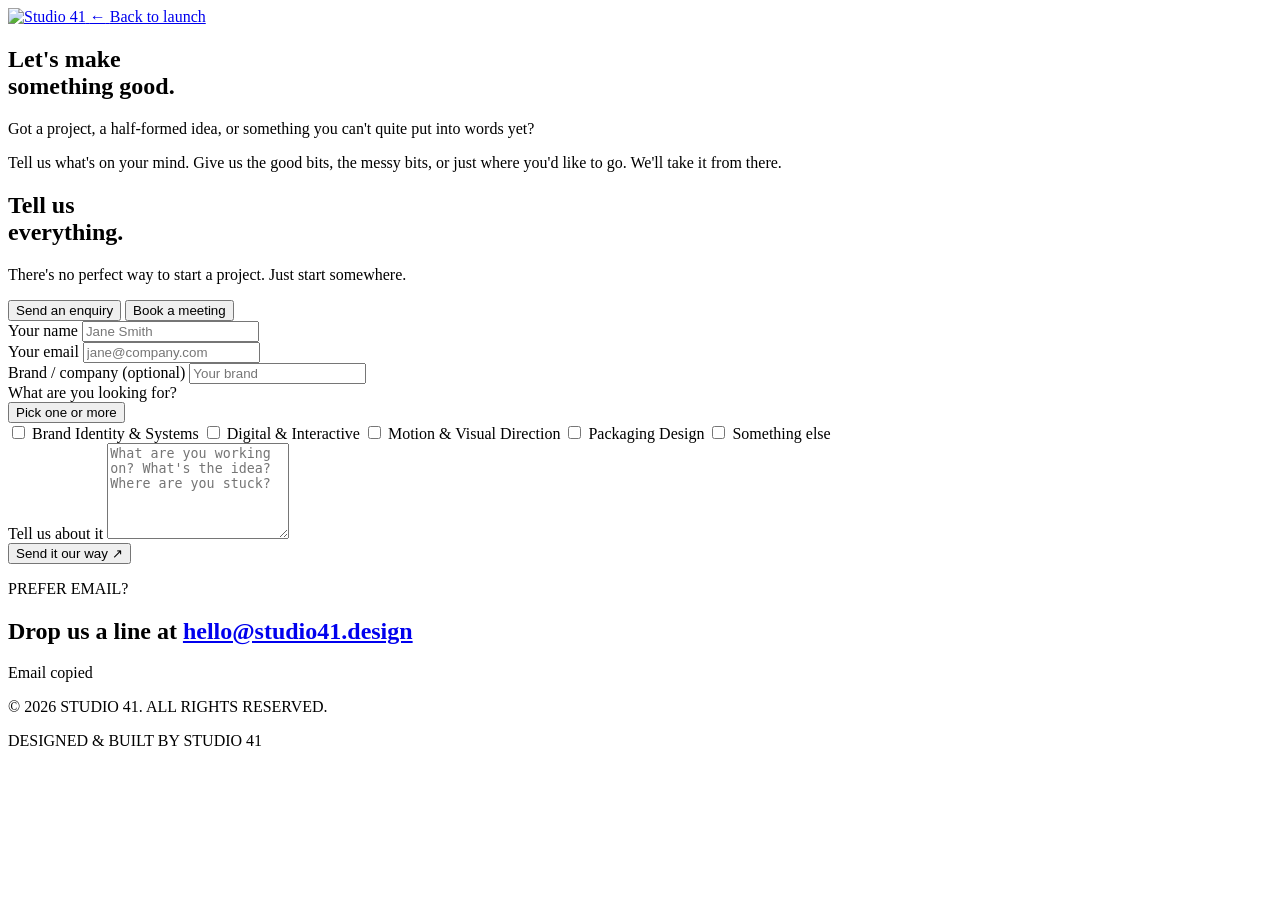
==== contact/index.html @ dfa7bfb5 "Rename launch-contact.html to index.html" ====
<!DOCTYPE html>
<html lang="en">

<head>
    <meta charset="UTF-8">
    <meta name="viewport" content="width=device-width, initial-scale=1.0">
    <meta name="theme-color" content="#F4F0E8">

    <title>Let's Talk — Studio 41</title>
    <meta name="description" content="Have a project, an idea, or something worth making? Get in touch with Studio 41.">

    <!-- Favicons -->
    <link rel="icon" type="image/png" sizes="16x16" href="assets/logos/Studio41-favicon-16.png">
    <link rel="icon" type="image/png" sizes="32x32" href="assets/logos/Studio41-favicon-32.png">
    <link rel="apple-touch-icon" sizes="180x180" href="assets/logos/Studio41-favicon-180.png">

    <link rel="stylesheet" href="css/launch-contact.css">
</head>

<div class="page-transition" aria-hidden="true"></div>

<body>

    <main class="launch-contact-page">

        <!-- HEADER -->
        <header class="launch-contact-header">

            <a href="launch.html" class="contact-logo" aria-label="Back to Studio 41 launch page">
                <img src="assets/logos/Studio41-logo-black.svg" alt="Studio 41">
            </a>

            <a href="launch.html" class="back-to-launch">
                <span aria-hidden="true">←</span>
                <span>Back to launch</span>
            </a>

        </header>


        <!-- HERO -->
        <section class="contact-hero">

            <div class="contact-hero-inner">

                <div class="contact-hero-heading">
                    <h1>
                        Let's make<br>
                        something <span>good.</span>
                    </h1>
                </div>

                <div class="contact-hero-copy">

                    <p class="contact-intro">
                        Got a project, a half-formed idea, or something
                        you can't quite put into words yet?
                    </p>

                    <p>
                        Tell us what's on your mind. Give us the good bits,
                        the messy bits, or just where you'd like to go.
                        We'll take it from there.
                    </p>

                </div>

            </div>

        </section>


        <!-- CONTACT FORM / BOOKING -->
        <section class="contact-form-section">

            <div class="contact-form-inner">

                <!-- LEFT -->
                <div class="form-heading">

                    <h2>
                        Tell us<br>
                        <span>everything.</span>
                    </h2>

                    <p>
                        There's no perfect way to start a project.
                        Just start somewhere.
                    </p>

                </div>


                <!-- RIGHT -->
                <div class="contact-interaction">

                    <!-- MODE TOGGLE -->
                    <div class="contact-mode-toggle" role="tablist" aria-label="How would you like to start?">

                        <button type="button" class="contact-mode-button is-active" id="enquiryTab" data-mode="enquiry"
                            role="tab" aria-selected="true" aria-controls="enquiryPanel">
                            Send an enquiry
                        </button>

                        <button type="button" class="contact-mode-button" id="meetingTab" data-mode="meeting" role="tab"
                            aria-selected="false" aria-controls="meetingPanel">
                            Book a meeting
                        </button>

                    </div>


                    <!-- ENQUIRY PANEL -->
                    <div class="contact-mode-panel is-active" id="enquiryPanel" role="tabpanel"
                        aria-labelledby="enquiryTab">

                        <form class="contact-form" id="contactForm">

                            <div class="form-row">

                                <div class="form-field">
                                    <label for="name">Your name</label>

                                    <input type="text" id="name" name="Name" placeholder="Jane Smith"
                                        autocomplete="name" required>
                                </div>

                                <div class="form-field">
                                    <label for="email">Your email</label>

                                    <input type="email" id="email" name="email" placeholder="jane@company.com"
                                        autocomplete="email" required>
                                </div>

                            </div>


                            <div class="form-field">
                                <label for="company">
                                    Brand / company
                                    <span class="optional">(optional)</span>
                                </label>

                                <input type="text" id="company" name="Company" placeholder="Your brand"
                                    autocomplete="organization">
                            </div>


                            <!-- PROJECT TYPE -->
                            <div class="form-field project-field">

                                <label id="projectSelectLabel">
                                    What are you looking for?
                                </label>

                                <div class="multi-select" id="projectSelect">

                                    <button type="button" class="multi-select-trigger" aria-expanded="false"
                                        aria-controls="projectOptions" aria-labelledby="projectSelectLabel">

                                        <span class="multi-select-value">
                                            Pick one or more
                                        </span>

                                        <span class="multi-select-arrow" aria-hidden="true"></span>

                                    </button>

                                    <div class="multi-select-options" id="projectOptions">

                                        <label class="multi-option">
                                            <input type="checkbox" name="project" value="Brand Identity & Systems">
                                            <span>Brand Identity &amp; Systems</span>
                                        </label>

                                        <label class="multi-option">
                                            <input type="checkbox" name="project" value="Digital & Interactive">
                                            <span>Digital &amp; Interactive</span>
                                        </label>

                                        <label class="multi-option">
                                            <input type="checkbox" name="project" value="Motion & Visual Direction">
                                            <span>Motion &amp; Visual Direction</span>
                                        </label>

                                        <label class="multi-option">
                                            <input type="checkbox" name="project" value="Packaging Design">
                                            <span>Packaging Design</span>
                                        </label>

                                        <label class="multi-option">
                                            <input type="checkbox" name="project" value="Something else">
                                            <span>Something else</span>
                                        </label>

                                    </div>

                                </div>

                            </div>


                            <div class="form-field">
                                <label for="message">Tell us about it</label>

                                <textarea id="message" name="Message" rows="6"
                                    placeholder="What are you working on? What's the idea? Where are you stuck?"
                                    required></textarea>
                            </div>


                            <div class="form-submit">
                                <button type="submit">
                                    <span>Send it our way</span>
                                    <span aria-hidden="true">↗</span>
                                </button>
                            </div>

                        </form>


                        <!-- SUCCESS MESSAGE -->
                        <div class="form-success" id="formSuccess" aria-live="polite" hidden>

                            <h2>
                                Well, that was<br>
                                a <span>good start.</span>
                            </h2>

                            <p>
                                Thanks for reaching out. We've got your message
                                and will be in touch soon.
                            </p>

                        </div>

                    </div>


                    <!-- MEETING PANEL -->
                    <div class="contact-mode-panel contact-booking-panel" id="meetingPanel" role="tabpanel"
                        aria-labelledby="meetingTab" hidden>

                        <div class="contact-booking" id="my-cal-inline-30min">
                        </div>

                    </div>

                </div>

            </div>

        </section>


        <!-- EMAIL STRIP -->
        <section class="contact-email">

            <div class="contact-email-inner">

                <div class="contact-email-content">

                    <p class="email-label">PREFER EMAIL?</p>

                    <h2>
                        Drop us a line at
                        <a href="mailto:hello@studio41.design" class="copy-email" data-email="hello@studio41.design">
                            hello@studio41.design
                        </a>
                    </h2>

                    <span class="copy-feedback" aria-live="polite">
                        Email copied
                    </span>

                </div>

            </div>

        </section>


        <!-- FOOTER -->
        <footer class="launch-contact-footer">

            <div class="footer-line"></div>

            <div class="footer-content">
                <p>© 2026 STUDIO 41. ALL RIGHTS RESERVED.</p>
                <p>DESIGNED &amp; BUILT BY STUDIO 41</p>
            </div>

        </footer>

    </main>


    <!-- Reuse existing interactions -->
    <script src="js/contact.js"></script>


    <script>
        // Fade in the current page after it loads
        window.addEventListener('pageshow', () => {
            document.body.classList.remove('page-leaving');
            document.body.classList.add('page-entering');
        });

        document.querySelectorAll('a[href]').forEach(link => {
            link.addEventListener('click', event => {
                const url = new URL(link.href, window.location.href);

                const isLaunchPage =
                    window.location.pathname.endsWith('/launch.html') ||
                    window.location.pathname.endsWith('/launch-contact.html');

                const isDestination =
                    url.pathname.endsWith('/launch.html') ||
                    url.pathname.endsWith('/launch-contact.html');

                if (
                    !isLaunchPage ||
                    !isDestination ||
                    url.origin !== window.location.origin ||
                    url.pathname === window.location.pathname ||
                    link.target === '_blank' ||
                    event.ctrlKey ||
                    event.metaKey ||
                    event.shiftKey ||
                    event.altKey
                ) {
                    return;
                }

                event.preventDefault();
                document.body.classList.remove('page-entering');
                document.body.classList.add('page-leaving');

                setTimeout(() => {
                    window.location.href = url.href;
                }, 50);
            });
        });
    </script>


</body>

</html>
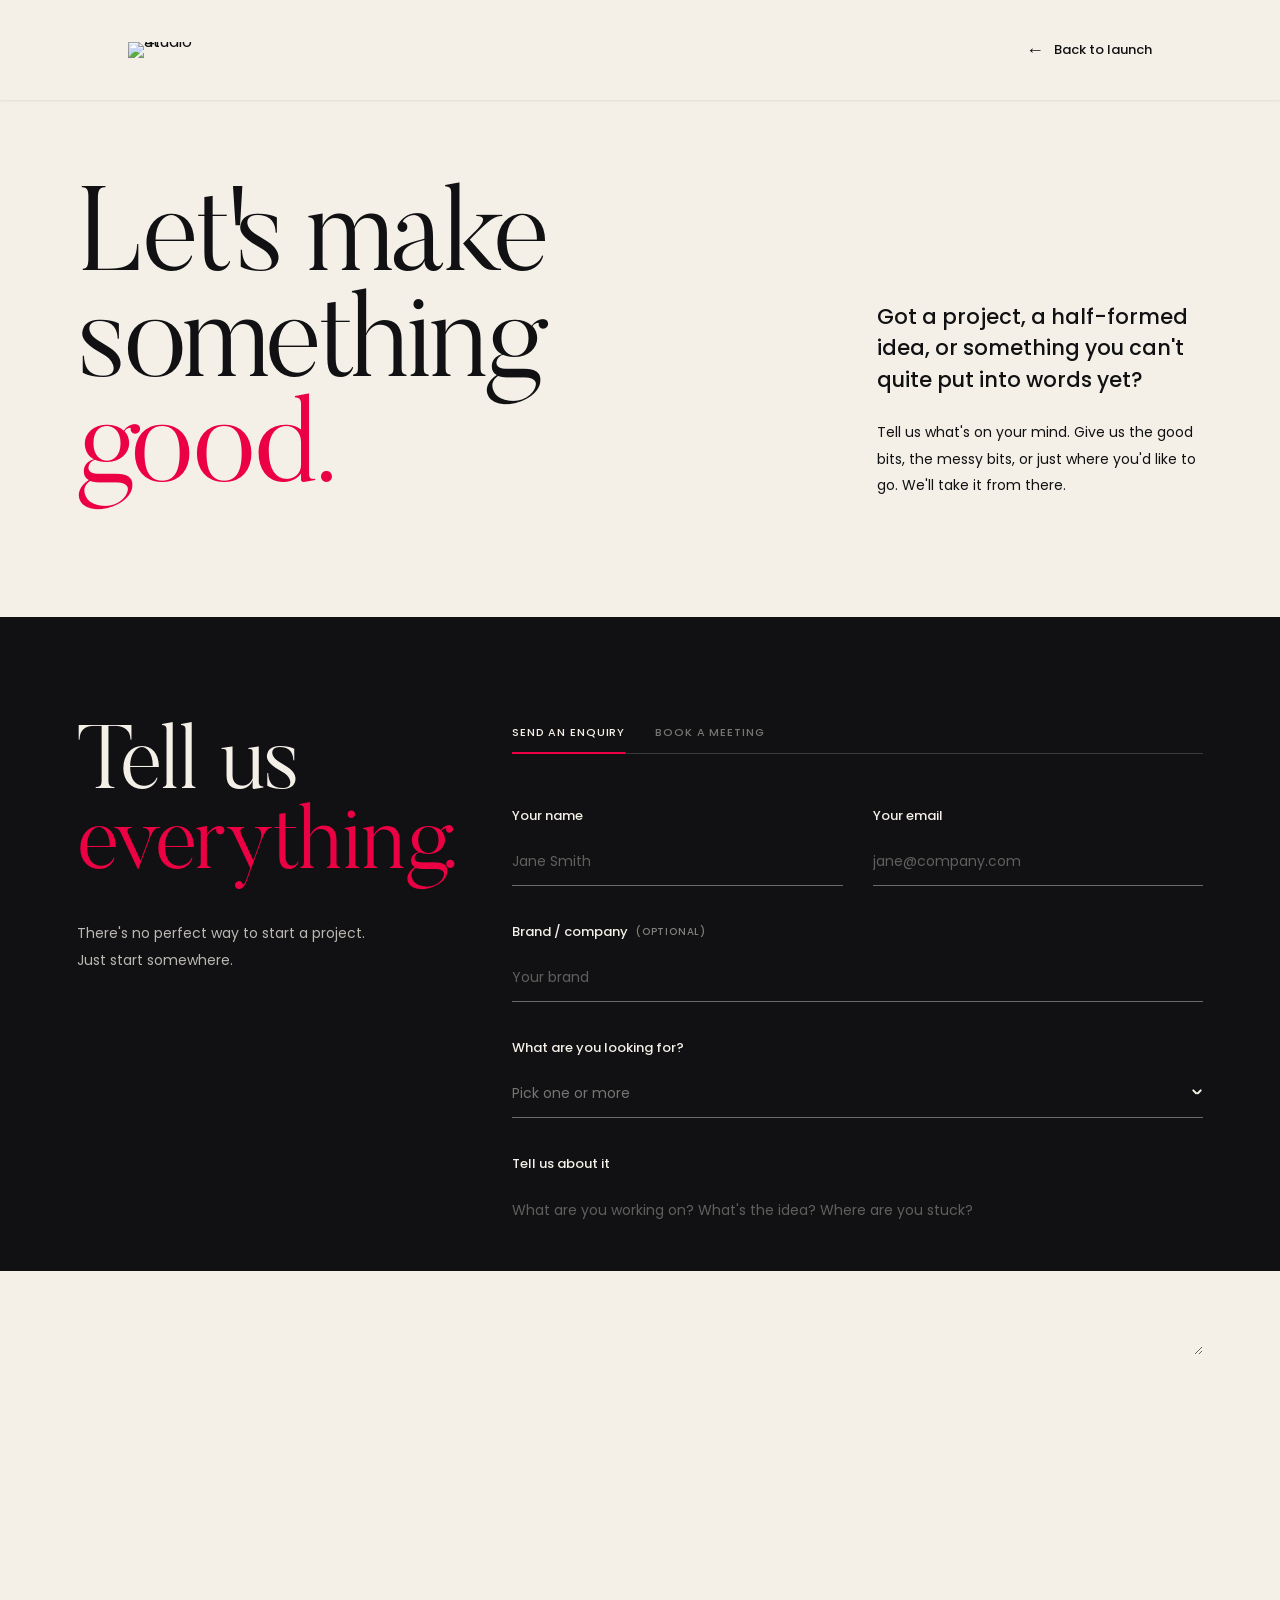
==== commit 81fdb6a0: "Update paths for favicon and stylesheet links" ====
--- a/contact/index.html
+++ b/contact/index.html
@@ -10,11 +10,11 @@
     <meta name="description" content="Have a project, an idea, or something worth making? Get in touch with Studio 41.">
 
     <!-- Favicons -->
-    <link rel="icon" type="image/png" sizes="16x16" href="assets/logos/Studio41-favicon-16.png">
-    <link rel="icon" type="image/png" sizes="32x32" href="assets/logos/Studio41-favicon-32.png">
-    <link rel="apple-touch-icon" sizes="180x180" href="assets/logos/Studio41-favicon-180.png">
-
-    <link rel="stylesheet" href="css/launch-contact.css">
+    <link rel="icon" type="image/png" sizes="16x16" href="/assets/logos/Studio41-favicon-16.png">
+    <link rel="icon" type="image/png" sizes="32x32" href="/assets/logos/Studio41-favicon-32.png">
+    <link rel="apple-touch-icon" sizes="180x180" href="/assets/logos/Studio41-favicon-180.png">
+
+    <link rel="stylesheet" href="/css/launch-contact.css">
 </head>
 
 <div class="page-transition" aria-hidden="true"></div>
@@ -26,11 +26,11 @@
         <!-- HEADER -->
         <header class="launch-contact-header">
 
-            <a href="launch.html" class="contact-logo" aria-label="Back to Studio 41 launch page">
+            <a href="/" class="contact-logo" aria-label="Back to Studio 41 launch page">
                 <img src="assets/logos/Studio41-logo-black.svg" alt="Studio 41">
             </a>
 
-            <a href="launch.html" class="back-to-launch">
+            <a href="/" class="back-to-launch">
                 <span aria-hidden="true">←</span>
                 <span>Back to launch</span>
             </a>
@@ -295,53 +295,57 @@
     </main>
 
 
-    <!-- Reuse existing interactions -->
-    <script src="js/contact.js"></script>
+    <script src="/js/contact.js"></script>
 
 
     <script>
-        // Fade in the current page after it loads
-        window.addEventListener('pageshow', () => {
-            document.body.classList.remove('page-leaving');
-            document.body.classList.add('page-entering');
+    // Fade in the current page after it loads
+    window.addEventListener('pageshow', () => {
+        document.body.classList.remove('page-leaving');
+        document.body.classList.add('page-entering');
+    });
+
+    document.querySelectorAll('a[href]').forEach(link => {
+        link.addEventListener('click', event => {
+            const url = new URL(link.href, window.location.href);
+
+            const isLaunchPage =
+                window.location.pathname === '/' ||
+                window.location.pathname.endsWith('/index.html');
+
+            const isContactPage =
+                window.location.pathname === '/contact/' ||
+                window.location.pathname === '/contact';
+
+            const isDestination =
+                url.pathname === '/' ||
+                url.pathname === '/contact/' ||
+                url.pathname === '/contact';
+
+            if (
+                !(isLaunchPage || isContactPage) ||
+                !isDestination ||
+                url.origin !== window.location.origin ||
+                url.pathname === window.location.pathname ||
+                link.target === '_blank' ||
+                event.ctrlKey ||
+                event.metaKey ||
+                event.shiftKey ||
+                event.altKey
+            ) {
+                return;
+            }
+
+            event.preventDefault();
+            document.body.classList.remove('page-entering');
+            document.body.classList.add('page-leaving');
+
+            setTimeout(() => {
+                window.location.href = url.href;
+            }, 450);
         });
-
-        document.querySelectorAll('a[href]').forEach(link => {
-            link.addEventListener('click', event => {
-                const url = new URL(link.href, window.location.href);
-
-                const isLaunchPage =
-                    window.location.pathname.endsWith('/launch.html') ||
-                    window.location.pathname.endsWith('/launch-contact.html');
-
-                const isDestination =
-                    url.pathname.endsWith('/launch.html') ||
-                    url.pathname.endsWith('/launch-contact.html');
-
-                if (
-                    !isLaunchPage ||
-                    !isDestination ||
-                    url.origin !== window.location.origin ||
-                    url.pathname === window.location.pathname ||
-                    link.target === '_blank' ||
-                    event.ctrlKey ||
-                    event.metaKey ||
-                    event.shiftKey ||
-                    event.altKey
-                ) {
-                    return;
-                }
-
-                event.preventDefault();
-                document.body.classList.remove('page-entering');
-                document.body.classList.add('page-leaving');
-
-                setTimeout(() => {
-                    window.location.href = url.href;
-                }, 50);
-            });
-        });
-    </script>
+    });
+</script>
 
 
 </body>
--- a/css/launch-contact.css
+++ b/css/launch-contact.css
@@ -0,0 +1,1189 @@
+
+/* =========================================
+   STUDIO 41 — LAUNCH CONTACT PAGE
+========================================= */
+
+/* ---------- Fonts ---------- */
+
+@import url("https://fonts.googleapis.com/css2?family=Poppins:wght@300;400;500;600;700&display=swap");
+
+@font-face {
+    font-family: "Butler";
+    src: url("/fonts/Butler-Free-Lgt.woff2") format("woff2");
+    font-weight: 300;
+    font-style: normal;
+    font-display: swap;
+}
+
+@font-face {
+    font-family: "Butler";
+    src: url("/fonts/Butler-Free-Rmn.woff2") format("woff2");
+    font-weight: 400;
+    font-style: normal;
+    font-display: swap;
+}
+
+@font-face {
+    font-family: "Butler";
+    src: url("/fonts/Butler-Free-Med.woff2") format("woff2");
+    font-weight: 500;
+    font-style: normal;
+    font-display: swap;
+}
+
+@font-face {
+    font-family: "Butler";
+    src: url("/fonts/Butler-Free-SBd.woff2") format("woff2");
+    font-weight: 600;
+    font-style: normal;
+    font-display: swap;
+}
+
+@font-face {
+    font-family: "Butler";
+    src: url("/fonts/Butler-Free-Bd.woff2") format("woff2");
+    font-weight: 700;
+    font-style: normal;
+    font-display: swap;
+}
+
+@font-face {
+    font-family: "Butler";
+    src: url("/fonts/Butler-Free-XBd.woff2") format("woff2");
+    font-weight: 800;
+    font-style: normal;
+    font-display: swap;
+}
+
+@font-face {
+    font-family: "Butler";
+    src: url("/fonts/Butler-Free-Blk.woff2") format("woff2");
+    font-weight: 900;
+    font-style: normal;
+    font-display: swap;
+}
+
+
+
+/* ---------- Variables ---------- */
+
+:root {
+    --cream: #F4F0E8;
+    --red: #EB0043;
+    --black: #111113;
+    --white: #FFFFFF;
+
+    --page-padding: 6vw;
+    --header-height: 100px;
+}
+
+
+/* ---------- Reset ---------- */
+
+* {
+    margin: 0;
+    padding: 0;
+    box-sizing: border-box;
+}
+
+html {
+    scroll-behavior: smooth;
+}
+
+body {
+    position: relative;
+    overflow-x: hidden;
+
+    background-color: var(--cream);
+    color: var(--black);
+
+    font-family: "Poppins", sans-serif;
+}
+
+a {
+    color: inherit;
+    text-decoration: none;
+}
+
+button,
+input,
+textarea,
+select {
+    font: inherit;
+}
+
+button {
+    -webkit-tap-highlight-color: transparent;
+}
+
+button:focus-visible,
+a:focus-visible,
+input:focus-visible,
+textarea:focus-visible {
+    outline: 2px solid var(--red);
+    outline-offset: 5px;
+}
+
+
+/* =========================================
+   HEADER
+========================================= */
+
+.launch-contact-header {
+    position: relative;
+    z-index: 5;
+
+    width: 100%;
+    min-height: var(--header-height);
+    padding: 20px 10vw;
+
+    display: flex;
+    align-items: center;
+    justify-content: space-between;
+    gap: 24px;
+
+    box-shadow: rgba(0, 0, 0, 0.08) 0px 1px 2px 0px;
+}
+
+.contact-logo {
+    display: block;
+    width: 80px;
+    flex-shrink: 0;
+    line-height: 0;
+}
+
+.contact-logo img {
+    display: block;
+    width: 100%;
+    height: auto;
+}
+
+.back-to-launch {
+    display: inline-flex;
+    align-items: center;
+    gap: 10px;
+
+    font-size: 13px;
+    font-weight: 500;
+
+    transition: color 0.25s ease;
+}
+
+.back-to-launch span:first-child {
+    font-size: 18px;
+    line-height: 1;
+
+    transition: transform 0.25s ease;
+}
+
+.back-to-launch:hover {
+    color: var(--red);
+}
+
+.back-to-launch:hover span:first-child {
+    transform: translateX(-4px);
+}
+
+
+/* =========================================
+   HERO
+========================================= */
+
+.contact-hero {
+    padding:
+        90px
+        var(--page-padding)
+        110px;
+}
+
+.contact-hero-inner {
+    width: min(1400px, 100%);
+    margin: 0 auto;
+
+    display: grid;
+    grid-template-columns:
+        minmax(0, 1.5fr)
+        minmax(300px, 0.7fr);
+
+    gap: 8vw;
+    align-items: end;
+}
+
+.contact-hero-heading h1 {
+    font-family: "Butler", serif;
+    font-size: clamp(75px, 9.5vw, 120px);
+    font-weight: 400;
+    line-height: 0.88;
+    letter-spacing: -0.025em;
+}
+
+.contact-hero-heading h1 span {
+    color: var(--red);
+}
+
+.contact-hero-copy {
+    max-width: 430px;
+    padding-bottom: 8px;
+}
+
+.contact-intro {
+    margin-bottom: 24px;
+
+    font-size: 21px;
+    line-height: 1.5;
+    font-weight: 500;
+}
+
+.contact-hero-copy > p:last-child {
+    max-width: 400px;
+
+    font-size: 14px;
+    line-height: 1.9;
+}
+
+
+/* =========================================
+   FORM SECTION
+========================================= */
+
+.contact-form-section {
+    padding:
+        110px
+        var(--page-padding)
+        130px;
+
+    background: var(--black);
+    color: var(--cream);
+}
+
+.contact-form-inner {
+    width: min(1400px, 100%);
+    margin: 0 auto;
+
+    display: grid;
+    grid-template-columns:
+        minmax(280px, 0.65fr)
+        minmax(0, 1.35fr);
+
+    gap: 8vw;
+    align-items: start;
+}
+
+.form-heading {
+    position: sticky;
+    top: 70px;
+    align-self: start;
+}
+
+.form-heading h2 {
+    margin-bottom: 32px;
+
+    font-family: "Butler", serif;
+    font-size: clamp(60px, 7vw, 90px);
+    font-weight: 400;
+    line-height: 0.9;
+    letter-spacing: 0em;
+}
+
+.form-heading h2 span {
+    color: var(--red);
+}
+
+.form-heading p {
+    max-width: 290px;
+
+    font-size: 14px;
+    line-height: 1.9;
+    opacity: 0.75;
+}
+
+
+/* =========================================
+   ENQUIRY / MEETING TOGGLE
+========================================= */
+
+.contact-interaction {
+    width: 100%;
+    min-width: 0;
+}
+
+.contact-mode-toggle {
+    display: flex;
+    align-items: center;
+    gap: 30px;
+
+    margin-bottom: 52px;
+
+    border-bottom: 1px solid rgba(244, 240, 232, 0.18);
+}
+
+.contact-mode-button {
+    position: relative;
+
+    padding: 0 0 15px;
+    border: 0;
+
+    background: transparent;
+    color: var(--cream);
+    opacity: 0.45;
+
+    font-family: "Poppins", sans-serif;
+    font-size: 11px;
+    font-weight: 500;
+    line-height: 1;
+    letter-spacing: 0.08em;
+    text-transform: uppercase;
+
+    cursor: pointer;
+
+    transition:
+        color 0.3s ease,
+        opacity 0.3s ease;
+}
+
+.contact-mode-button::after {
+    content: "";
+    position: absolute;
+    left: 0;
+    bottom: -1px;
+
+    width: 100%;
+    height: 2px;
+
+    background: var(--red);
+
+    transform: scaleX(0);
+    transform-origin: left center;
+
+    transition: transform 0.35s ease;
+}
+
+.contact-mode-button:hover,
+.contact-mode-button.is-active {
+    opacity: 1;
+}
+
+.contact-mode-button.is-active::after {
+    transform: scaleX(1);
+}
+
+.contact-mode-panel {
+    width: 100%;
+}
+
+.contact-mode-panel[hidden] {
+    display: none;
+}
+
+
+/* =========================================
+   FORM FIELDS
+========================================= */
+
+.contact-form {
+    width: 100%;
+}
+
+.form-row {
+    display: grid;
+    grid-template-columns: repeat(2, minmax(0, 1fr));
+    gap: 30px;
+}
+
+.form-field {
+    min-width: 0;
+    margin-bottom: 36px;
+}
+
+.form-field > label {
+    display: flex;
+    align-items: center;
+    flex-wrap: wrap;
+    gap: 8px;
+
+    margin-bottom: 12px;
+
+    font-size: 13px;
+    font-weight: 500;
+}
+
+.form-field label .optional {
+    font-size: 10px;
+    opacity: 0.5;
+    text-transform: uppercase;
+    letter-spacing: 0.08em;
+}
+
+.form-field input,
+.form-field textarea,
+.form-field select {
+    display: block;
+    width: 100%;
+
+    padding: 13px 0;
+
+    border: 0;
+    border-bottom: 1px solid rgba(244, 240, 232, 0.4);
+    border-radius: 0;
+
+    background: transparent;
+    color: var(--cream);
+
+    outline: none;
+
+    font-size: 14px;
+
+    transition: border-color 0.3s ease;
+}
+
+.form-field input::placeholder,
+.form-field textarea::placeholder {
+    color: var(--cream);
+    opacity: 0.35;
+}
+
+.form-field input:focus,
+.form-field textarea:focus,
+.form-field select:focus {
+    border-color: var(--red);
+}
+
+.form-field textarea {
+    min-height: 145px;
+    resize: vertical;
+    line-height: 1.7;
+}
+
+.form-field select {
+    appearance: none;
+    -webkit-appearance: none;
+    cursor: pointer;
+}
+
+.form-field select option {
+    background: var(--black);
+    color: var(--cream);
+}
+
+
+/* =========================================
+   PROJECT MULTI-SELECT
+========================================= */
+
+.project-field {
+    position: relative;
+}
+
+.multi-select {
+    position: relative;
+}
+
+.multi-select-trigger {
+    width: 100%;
+
+    display: flex;
+    align-items: center;
+    justify-content: space-between;
+    gap: 16px;
+
+    padding: 13px 0;
+
+    border: 0;
+    border-bottom: 1px solid rgba(244, 240, 232, 0.4);
+
+    background: transparent;
+    color: var(--cream);
+
+    font-size: 14px;
+    text-align: left;
+
+    cursor: pointer;
+
+    transition: border-color 0.3s ease;
+}
+
+.multi-select-trigger:hover,
+.multi-select.is-open .multi-select-trigger {
+    border-color: var(--red);
+}
+
+.multi-select-value {
+    min-width: 0;
+    overflow-wrap: anywhere;
+    opacity: 0.45;
+}
+
+.multi-select.has-selection .multi-select-value {
+    opacity: 1;
+}
+
+.multi-select-arrow {
+    position: relative;
+    flex: 0 0 12px;
+
+    width: 12px;
+    height: 12px;
+
+    color: var(--cream);
+
+    transition:
+        color 0.3s ease,
+        transform 0.3s ease;
+}
+
+.multi-select-arrow::before,
+.multi-select-arrow::after {
+    content: "";
+    position: absolute;
+    top: 50%;
+
+    width: 6px;
+    height: 1.5px;
+
+    background: currentColor;
+    border-radius: 999px;
+}
+
+.multi-select-arrow::before {
+    left: 0;
+    transform: rotate(45deg);
+    transform-origin: right center;
+}
+
+.multi-select-arrow::after {
+    right: 0;
+    transform: rotate(-45deg);
+    transform-origin: left center;
+}
+
+.multi-select-trigger:hover .multi-select-arrow,
+.multi-select.is-open .multi-select-arrow {
+    color: var(--red);
+}
+
+.multi-select.is-open .multi-select-arrow {
+    transform: rotate(180deg);
+}
+
+
+/* Dropdown options */
+
+.multi-select-options {
+    position: absolute;
+    top: calc(100% + 8px);
+    left: 0;
+    z-index: 20;
+
+    width: 100%;
+    padding: 8px 0;
+
+    background: var(--black);
+    border: 1px solid rgba(244, 240, 232, 0.25);
+    border-radius: 10px;
+
+    opacity: 0;
+    visibility: hidden;
+    transform: translateY(-6px);
+
+    transition:
+        opacity 0.2s ease,
+        visibility 0.2s ease,
+        transform 0.2s ease;
+}
+
+.multi-select.is-open .multi-select-options {
+    opacity: 1;
+    visibility: visible;
+    transform: translateY(0);
+}
+
+.multi-option {
+    display: grid;
+    grid-template-columns: 18px minmax(0, 1fr);
+    align-items: center;
+    gap: 14px;
+
+    min-height: 52px;
+    padding: 14px 18px;
+
+    margin: 0;
+
+    color: var(--white);
+    font-size: 14px;
+    font-weight: 400;
+    line-height: 1.5;
+
+    cursor: pointer;
+
+    transition:
+        background 0.2s ease,
+        color 0.2s ease;
+}
+
+.multi-option:hover {
+    background: var(--cream);
+    color: var(--red);
+}
+
+.multi-option input {
+    appearance: none;
+    -webkit-appearance: none;
+
+    position: relative;
+
+    display: grid;
+    place-items: center;
+
+    width: 18px;
+    height: 18px;
+    margin: 0;
+    padding: 0;
+
+    border: 1.5px solid rgba(244, 240, 232, 0.8);
+    border-radius: 4px;
+
+    background: transparent;
+    cursor: pointer;
+
+    transition:
+        background 0.2s ease,
+        border-color 0.2s ease;
+}
+
+.multi-option:hover input {
+    border-color: var(--red);
+}
+
+.multi-option input:checked {
+    background: var(--red);
+    border-color: var(--red);
+}
+
+.multi-option input:checked::after {
+    content: "✓";
+
+    color: var(--white);
+    font-size: 11px;
+    font-weight: 700;
+    line-height: 1;
+}
+
+
+/* =========================================
+   SUBMIT BUTTON
+========================================= */
+
+.form-submit {
+    margin-top: 10px;
+}
+
+.form-submit button {
+    display: inline-flex;
+    align-items: center;
+    justify-content: space-between;
+    gap: 18px;
+
+    min-height: 52px;
+    padding: 15px 22px;
+
+    border: 0;
+    border-radius: 999px;
+
+    background: var(--red);
+    color: var(--white);
+
+    font-size: 14px;
+    font-weight: 500;
+
+    cursor: pointer;
+
+    transition:
+        transform 0.3s ease,
+        background 0.3s ease,
+        color 0.3s ease;
+}
+
+.form-submit button > span:last-child {
+    font-size: 19px;
+    line-height: 1;
+}
+
+.form-submit button:hover:not(:disabled) {
+    transform: translateY(-3px);
+    background: var(--cream);
+    color: var(--red);
+}
+
+.form-submit button:disabled {
+    opacity: 0.7;
+    cursor: wait;
+}
+
+
+/* =========================================
+   SUCCESS MESSAGE
+========================================= */
+
+.form-success {
+    display: flex;
+    flex-direction: column;
+    justify-content: center;
+
+    min-height: 430px;
+
+    animation: success-in 0.7s ease both;
+}
+
+.form-success[hidden] {
+    display: none;
+}
+
+.form-success h2 {
+    margin-bottom: 30px;
+
+    font-family: "Butler", serif;
+    font-size: clamp(55px, 6vw, 90px);
+    font-weight: 400;
+    line-height: 0.92;
+    letter-spacing: -0.03em;
+}
+
+.form-success h2 span {
+    color: var(--red);
+}
+
+.form-success p {
+    max-width: 420px;
+
+    color: var(--cream);
+    font-size: 14px;
+    line-height: 1.9;
+    opacity: 0.75;
+}
+
+@keyframes success-in {
+    from {
+        opacity: 0;
+        transform: translateY(20px);
+    }
+
+    to {
+        opacity: 1;
+        transform: translateY(0);
+    }
+}
+
+
+/* =========================================
+   CAL.COM BOOKING
+========================================= */
+
+.contact-booking-panel {
+    width: 100%;
+    min-width: 0;
+}
+
+.contact-booking {
+    width: 100%;
+    min-height: 680px;
+    overflow: hidden;
+}
+
+
+/* =========================================
+   EMAIL STRIP
+========================================= */
+
+.contact-email {
+    padding: 85px var(--page-padding);
+
+    background: var(--red);
+    color: var(--white);
+
+    text-align: center;
+}
+
+.contact-email-inner {
+    width: min(1400px, 100%);
+    margin: 0 auto;
+}
+
+.contact-email-content {
+    display: flex;
+    flex-direction: column;
+    align-items: center;
+}
+
+.email-label {
+    margin-bottom: 14px;
+
+    font-size: 11px;
+    font-weight: 600;
+    letter-spacing: 0.12em;
+}
+
+.contact-email h2 {
+    max-width: 100%;
+
+    font-family: "Butler", serif;
+    font-size: clamp(28px, 4vw, 58px);
+    font-weight: 400;
+    line-height: 1.2;
+    letter-spacing: -0.015em;
+    overflow-wrap: anywhere;
+}
+
+.copy-email {
+    color: var(--white);
+
+    border-bottom: 1px solid rgba(255, 255, 255, 0.7);
+
+    transition: opacity 0.25s ease;
+}
+
+.copy-email:hover {
+    opacity: 0.75;
+}
+
+.copy-feedback {
+    display: block;
+
+    margin-top: 14px;
+
+    font-size: 10px;
+    font-weight: 500;
+    letter-spacing: 0.08em;
+    text-transform: uppercase;
+
+    opacity: 0;
+    transform: translateY(4px);
+
+    transition:
+        opacity 0.25s ease,
+        transform 0.25s ease;
+}
+
+.copy-feedback.is-visible {
+    opacity: 1;
+    transform: translateY(0);
+}
+
+
+/* =========================================
+   LAUNCH-STYLE FOOTER
+========================================= */
+
+.launch-contact-footer {
+    padding: 0 8vw 28px;
+    background: var(--cream);
+}
+
+
+
+.footer-content {
+    display: flex;
+    align-items: center;
+    justify-content: space-between;
+    gap: 20px;
+
+    padding-top: 22px;
+}
+
+.footer-content p {
+    font-size: 10px;
+    font-weight: 500;
+    line-height: 1.6;
+    letter-spacing: 0.045em;
+}
+
+
+/* =========================================
+   TABLET
+========================================= */
+
+@media (max-width: 900px) {
+
+    :root {
+        --page-padding: 5vw;
+        --header-height: 85px;
+    }
+
+    .launch-contact-header {
+        padding-right: 5vw;
+        padding-left: 5vw;
+    }
+
+    .contact-hero {
+        padding-top: 75px;
+    }
+
+    .contact-hero-inner {
+        grid-template-columns: 1fr;
+        gap: 45px;
+    }
+
+    .contact-hero-heading h1 {
+        font-size: clamp(75px, 12vw, 115px);
+    }
+
+    .contact-hero-copy {
+        max-width: 600px;
+    }
+
+    .contact-form-inner {
+        grid-template-columns: 1fr;
+        gap: 55px;
+    }
+
+    .form-heading {
+        position: static;
+    }
+
+    .form-heading p {
+        max-width: 480px;
+    }
+
+    .launch-contact-footer {
+        padding-right: 5vw;
+        padding-left: 5vw;
+    }
+}
+
+
+/* =========================================
+   MOBILE
+========================================= */
+
+@media (max-width: 600px) {
+
+    :root {
+        --page-padding: 20px;
+        --header-height: 75px;
+    }
+
+    .launch-contact-header {
+        min-height: var(--header-height);
+        padding: 16px 20px;
+    }
+
+    .contact-logo {
+        width: 68px;
+    }
+
+    .back-to-launch {
+        gap: 7px;
+        font-size: 11px;
+    }
+
+    .contact-hero {
+        padding:
+            65px
+            var(--page-padding)
+            75px;
+    }
+
+    .contact-hero-inner {
+        gap: 38px;
+    }
+
+    .contact-hero-heading h1 {
+        font-size: clamp(55px, 14.5vw, 82px);
+        line-height: 0.92;
+    }
+
+    .contact-intro {
+        margin-bottom: 18px;
+        font-size: 17px;
+    }
+
+    .contact-hero-copy > p:last-child {
+        font-size: 13px;
+        line-height: 1.8;
+    }
+
+    /* Form */
+
+    .contact-form-section {
+        padding:
+            75px
+            var(--page-padding)
+            85px;
+    }
+
+    .contact-form-inner {
+        gap: 45px;
+    }
+
+    .form-heading h2 {
+        margin-bottom: 22px;
+        font-size: clamp(55px, 14vw, 76px);
+    }
+
+    .form-heading p {
+        font-size: 13px;
+    }
+
+    .contact-mode-toggle {
+        gap: 22px;
+        margin-bottom: 38px;
+    }
+
+    .contact-mode-button {
+        font-size: 10px;
+        letter-spacing: 0.045em;
+        padding-bottom: 13px;
+    }
+
+    .form-row {
+        grid-template-columns: 1fr;
+        gap: 0;
+    }
+
+    .form-field {
+        margin-bottom: 29px;
+    }
+
+    .form-field > label {
+        font-size: 12px;
+    }
+
+    .form-field input,
+    .form-field textarea,
+    .form-field select,
+    .multi-select-trigger {
+        font-size: 13px;
+    }
+
+    .form-field textarea {
+        min-height: 125px;
+    }
+
+    .multi-option {
+        min-height: 50px;
+        padding: 13px 14px;
+        font-size: 13px;
+    }
+
+    .form-submit button {
+        width: 100%;
+    }
+
+    .form-success {
+        min-height: 330px;
+    }
+
+    .form-success h2 {
+        font-size: clamp(48px, 12vw, 70px);
+    }
+
+    .form-success p {
+        font-size: 13px;
+    }
+
+    .contact-booking {
+        min-height: 700px;
+    }
+
+    /* Email */
+
+    .contact-email {
+        padding: 65px var(--page-padding);
+    }
+
+    .email-label {
+        font-size: 10px;
+        margin-bottom: 12px;
+    }
+
+    .contact-email h2 {
+        font-size: clamp(24px, 6.5vw, 34px);
+        line-height: 1.25;
+    }
+
+    /* Footer */
+
+    .launch-contact-footer {
+        padding: 0 20px 24px;
+        text-align: center;
+        align-items: center;
+    }
+
+    .footer-content {
+        align-items: center;
+        flex-direction: column;
+        gap: 0px;
+        padding-top: 18px;
+    }
+
+    .footer-content p {
+        font-size: 8px;
+    }
+}
+
+
+/* =========================================
+   REDUCED MOTION
+========================================= */
+
+@media (prefers-reduced-motion: reduce) {
+
+    *,
+    *::before,
+    *::after {
+        scroll-behavior: auto !important;
+        animation-duration: 0.01ms !important;
+        transition-duration: 0.01ms !important;
+    }
+
+}
+
+
+
+/* =========================================
+   STUDIO 41 — SMOOTH PAGE TRANSITIONS
+========================================= */
+
+/* Initial state for the incoming page */
+body {
+    opacity: 0;
+    transform: translateY(8px) scale(0.995);
+}
+
+/* Reveal the page only when it is ready */
+body.page-entering {
+    animation: pageEnter 900ms cubic-bezier(0.22, 1, 0.36, 1) forwards;
+}
+
+/* Outgoing page */
+body.page-leaving {
+    opacity: 0;
+    transform: translateY(-4px) scale(1.005);
+    transition:
+        opacity 450ms ease,
+        transform 450ms ease;
+    pointer-events: none;
+}
+
+@keyframes pageEnter {
+    from {
+        opacity: 0;
+        transform: translateY(8px) scale(0.995);
+    }
+
+    to {
+        opacity: 1;
+        transform: translateY(0) scale(1);
+    }
+}
+
+@media (prefers-reduced-motion: reduce) {
+    body,
+    body.page-leaving {
+        opacity: 1;
+        transform: none;
+        transition: none;
+        animation: none;
+    }
+}
+
+
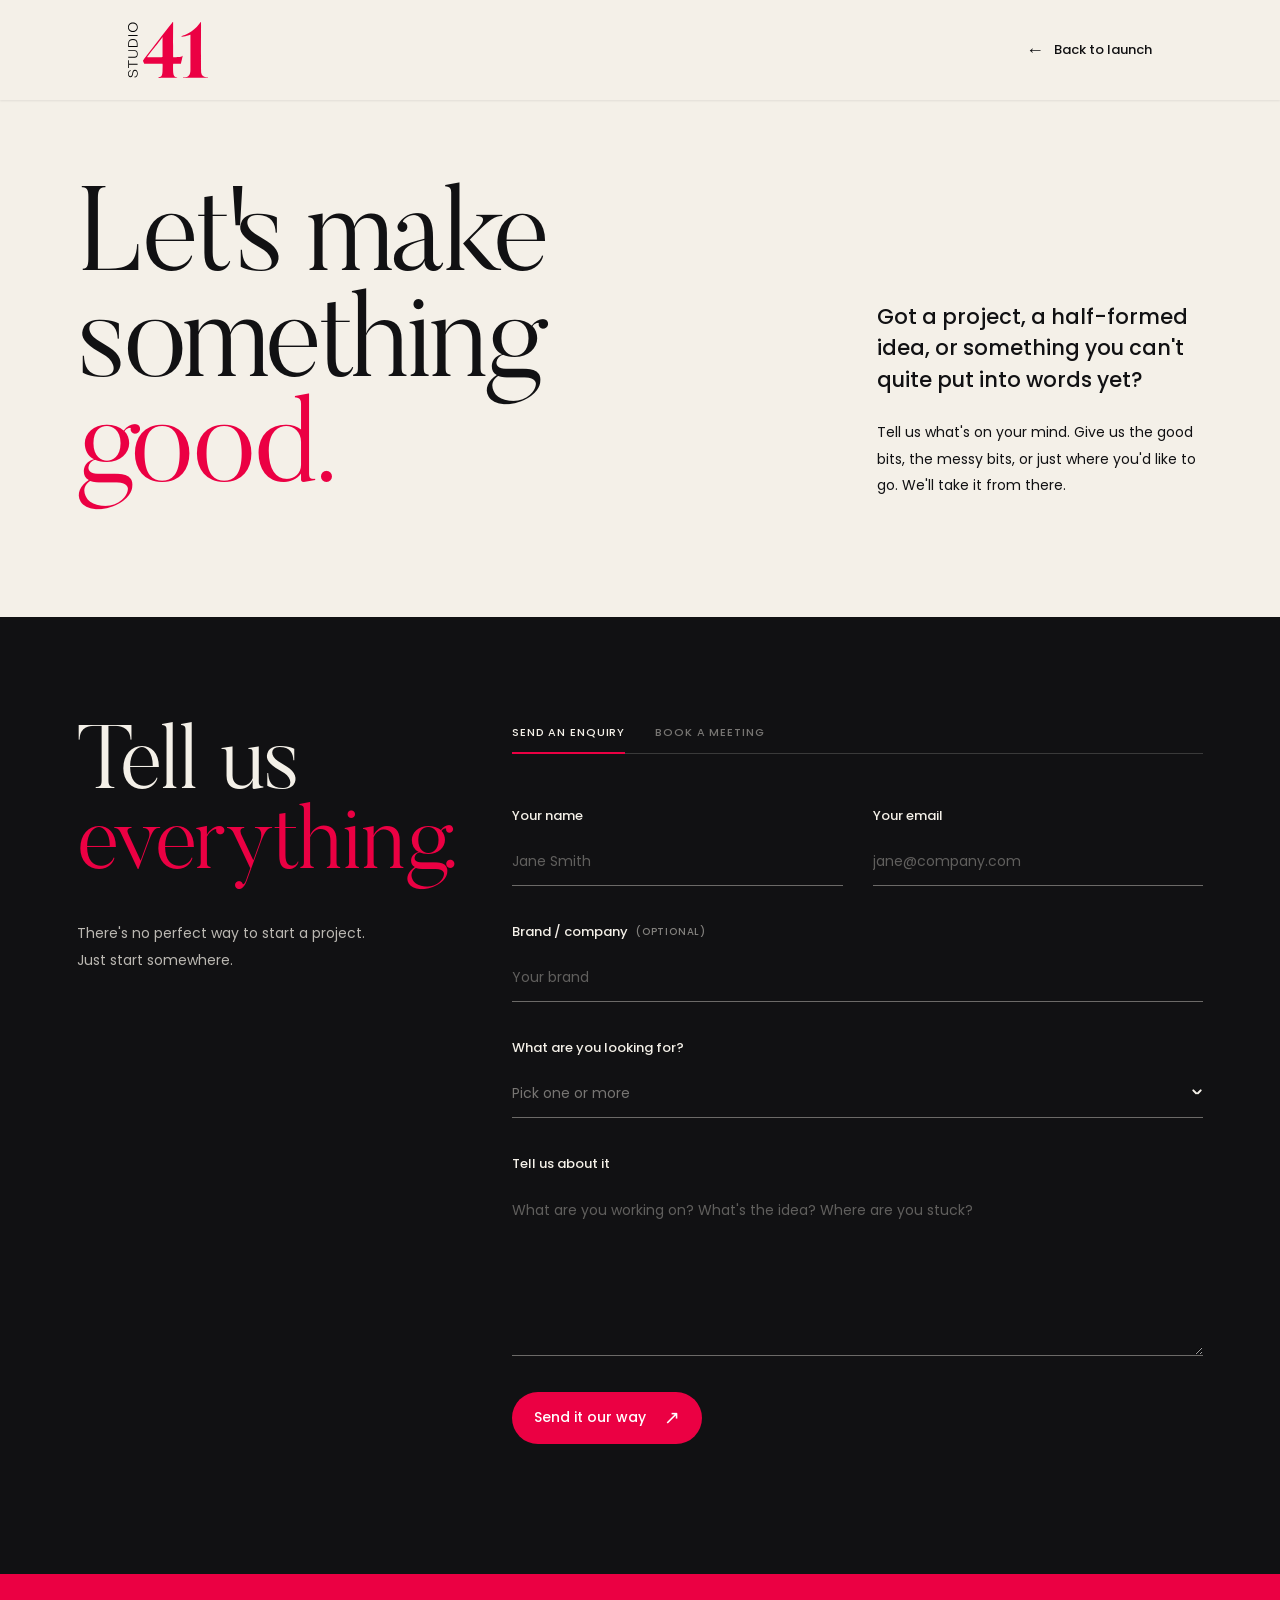
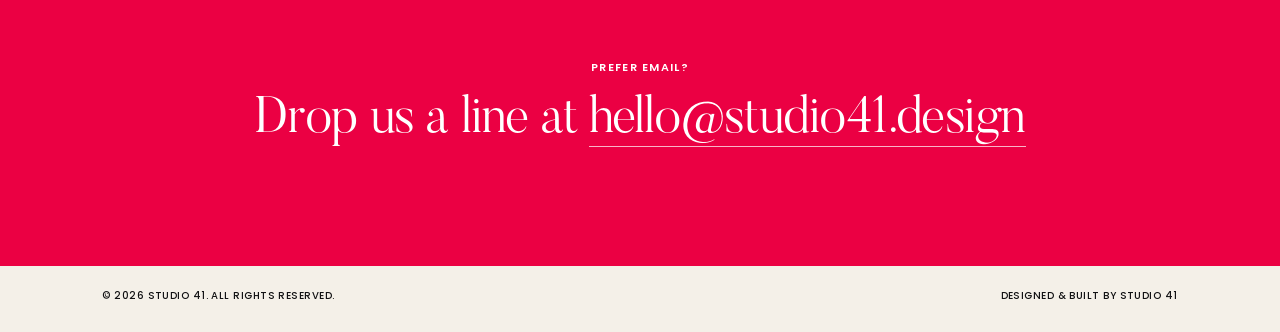
==== commit 4b8c45e2: "Fix logo image source path in index.html" ====
--- a/contact/index.html
+++ b/contact/index.html
@@ -27,7 +27,7 @@
         <header class="launch-contact-header">
 
             <a href="/" class="contact-logo" aria-label="Back to Studio 41 launch page">
-                <img src="assets/logos/Studio41-logo-black.svg" alt="Studio 41">
+                <img src="/assets/logos/Studio41-logo-black.svg" alt="Studio 41">
             </a>
 
             <a href="/" class="back-to-launch">
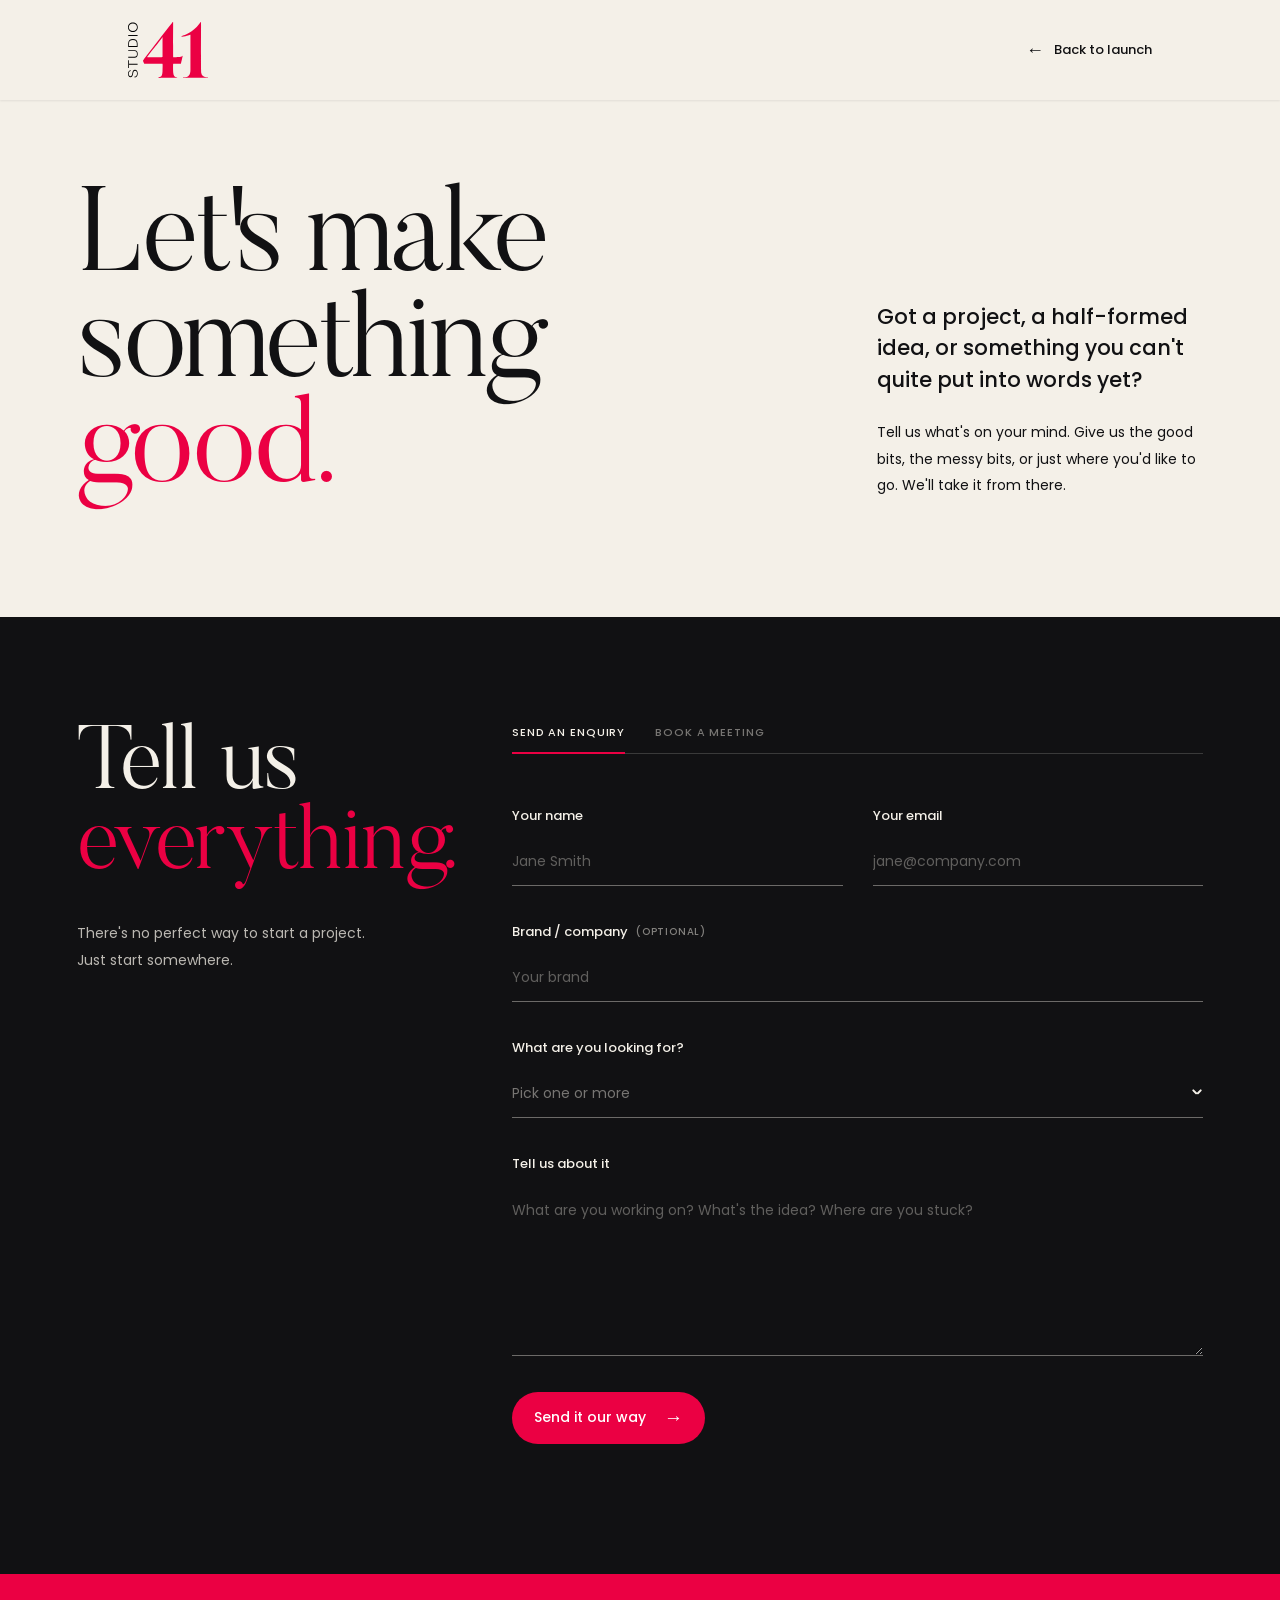
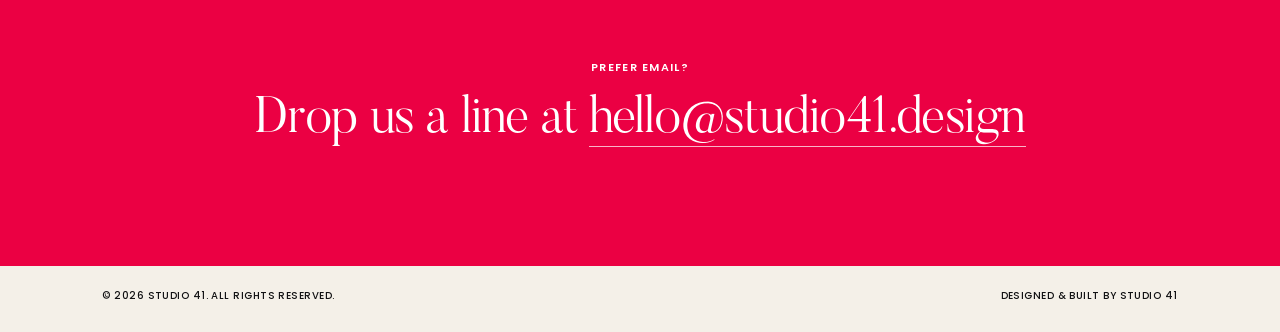
==== commit 4d3937e3: "Update index.html" ====
--- a/contact/index.html
+++ b/contact/index.html
@@ -212,7 +212,7 @@
                             <div class="form-submit">
                                 <button type="submit">
                                     <span>Send it our way</span>
-                                    <span aria-hidden="true">↗</span>
+                                    <span aria-hidden="true">→</span>
                                 </button>
                             </div>
 
